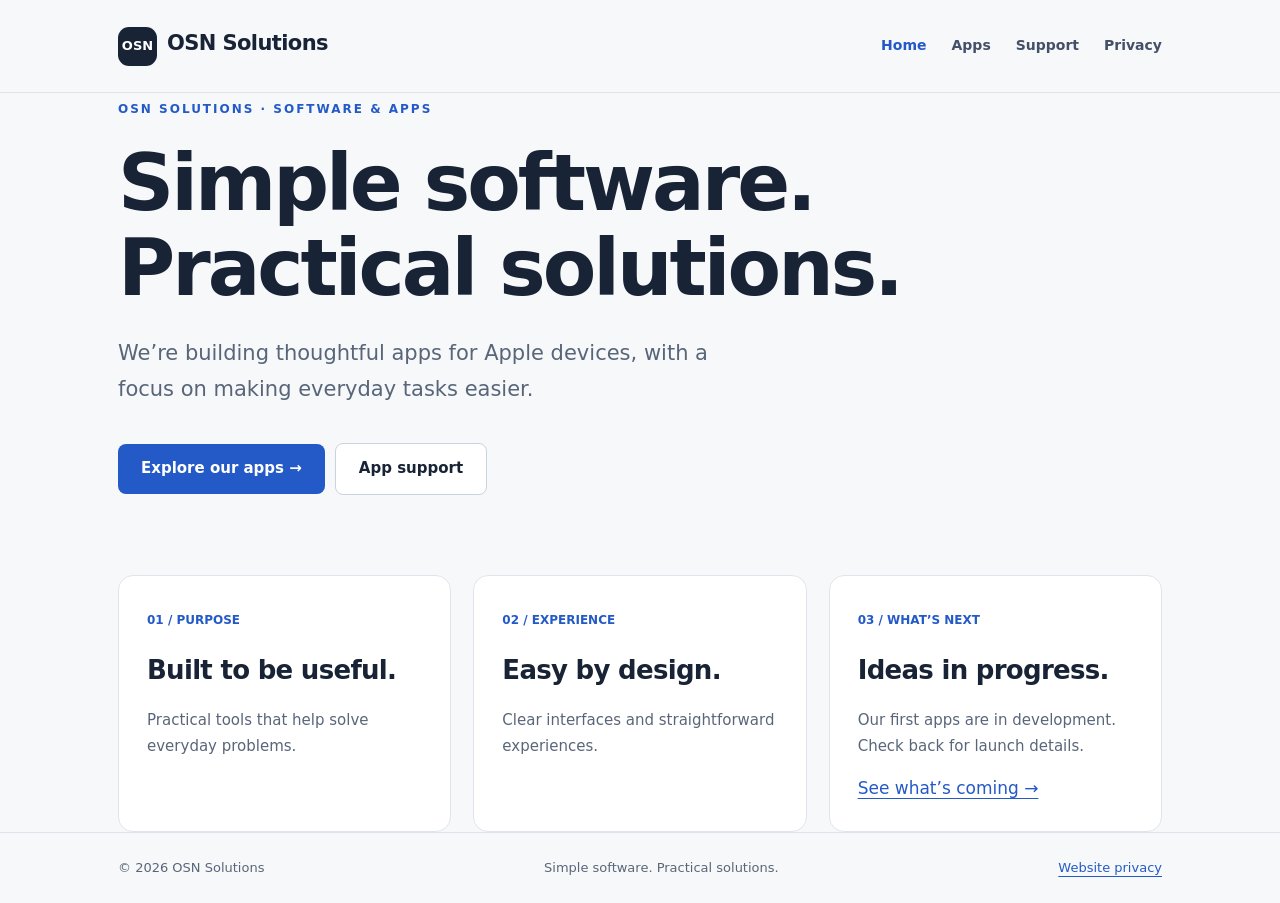
==== index.html @ eb57c19d "init" ====
<!doctype html><html lang="en"><head><meta charset="utf-8"><meta name="viewport" content="width=device-width,initial-scale=1"><title>Simple software. Practical solutions. | OSN Solutions</title><meta name="description" content="OSN Solutions builds practical apps for Apple devices. Explore our apps, support, and privacy information."><link rel="stylesheet" href="styles.css"><link rel="icon" href="favicon.svg" type="image/svg+xml"></head><body><a class="skip" href="#main">Skip to content</a><header><div class="wrap"><a class="brand" href="index.html"><span class="mark" aria-hidden="true">OSN</span>OSN Solutions</a><nav aria-label="Main navigation"><a href="index.html" aria-current="page">Home</a><a href="apps.html">Apps</a><a href="support.html">Support</a><a href="privacy.html">Privacy</a></nav></div></header><main id="main" class="wrap"><span class="eyebrow">OSN Solutions · Software &amp; apps</span><h1>Simple software.<br>Practical solutions.</h1><p class="intro">We’re building thoughtful apps for Apple devices, with a focus on making everyday tasks easier.</p><a class="button" href="apps.html">Explore our apps →</a><a class="button secondary" href="support.html">App support</a><div class="grid"><section class="card"><span class="number">01 / PURPOSE</span><h2>Built to be useful.</h2><p>Practical tools that help solve everyday problems.</p></section><section class="card"><span class="number">02 / EXPERIENCE</span><h2>Easy by design.</h2><p>Clear interfaces and straightforward experiences.</p></section><section class="card"><span class="number">03 / WHAT’S NEXT</span><h2>Ideas in progress.</h2><p>Our first apps are in development. Check back for launch details.</p><a href="apps.html">See what’s coming →</a></section></div></main><footer><div class="wrap"><span>© 2026 OSN Solutions</span><span>Simple software. Practical solutions.</span><a href="privacy.html">Website privacy</a></div></footer></body></html>
---- styles.css ----
*{box-sizing:border-box}html{scroll-behavior:smooth}body{margin:0;background:#f7f8fa;color:#182335;font:17px/1.7 system-ui,-apple-system,BlinkMacSystemFont,"Segoe UI",sans-serif}a{color:#245ac7;text-underline-offset:4px}a:focus-visible{outline:3px solid #245ac7;outline-offset:6px}.wrap{max-width:1100px;margin:auto;padding:0 28px}header{padding:26px 0;border-bottom:1px solid #dee3eb}header .wrap{display:flex;justify-content:space-between;align-items:center;gap:24px}.brand{font-size:21px;font-weight:800;color:#182335;text-decoration:none;letter-spacing:-.6px}.mark{display:inline-grid;place-items:center;background:#182335;color:white;width:39px;height:39px;border-radius:11px;margin-right:10px;font-size:13px;letter-spacing:0}nav{display:flex;gap:25px;flex-wrap:wrap}nav a{font-size:14px;font-weight:600;text-decoration:none;color:#435068}nav a[aria-current]{color:#245ac7}main{min-height:65vh;padding:75px 0 85px}.eyebrow{text-transform:uppercase;letter-spacing:2px;color:#245ac7;font-size:12px;font-weight:750}h1{font-size:clamp(42px,7vw,78px);line-height:1.08;letter-spacing:-3px;margin:20px 0 26px;max-width:850px}h2{font-size:26px;line-height:1.25;letter-spacing:-.7px}p{max-width:720px}.intro{font-size:21px;color:#59667a;max-width:620px}.button{display:inline-block;background:#245ac7;color:white;text-decoration:none;padding:12px 23px;border-radius:8px;font-size:15px;font-weight:650;margin:15px 10px 15px 0}.secondary{background:white;color:#182335;border:1px solid #cbd3df}.grid{display:grid;grid-template-columns:repeat(3,1fr);gap:22px;margin-top:65px}.card{background:white;border:1px solid #e0e5ed;border-radius:15px;padding:28px}.card p{color:#59667a;font-size:15px}.number{font-size:12px;color:#245ac7;font-weight:700}.status{display:inline-block;border-radius:30px;padding:5px 12px;background:#e9effc;color:#245ac7;font-size:12px;font-weight:650}.prose h1{font-size:52px;letter-spacing:-2px}.prose h2{margin-top:36px}.prose{max-width:780px}.skip{position:absolute;top:-100px;background:white;padding:10px}.skip:focus{top:0}footer{border-top:1px solid #dee3eb;padding:24px 0;color:#59667a;font-size:13px}footer .wrap{display:flex;justify-content:space-between;gap:20px;flex-wrap:wrap}@media(max-width:650px){header .wrap{align-items:flex-start;flex-direction:column}nav{gap:20px}main{padding:48px 0 60px}h1{letter-spacing:-2px}.grid{grid-template-columns:1fr;margin-top:40px}.intro{font-size:19px}.wrap{padding:0 22px}.prose h1{font-size:42px}}
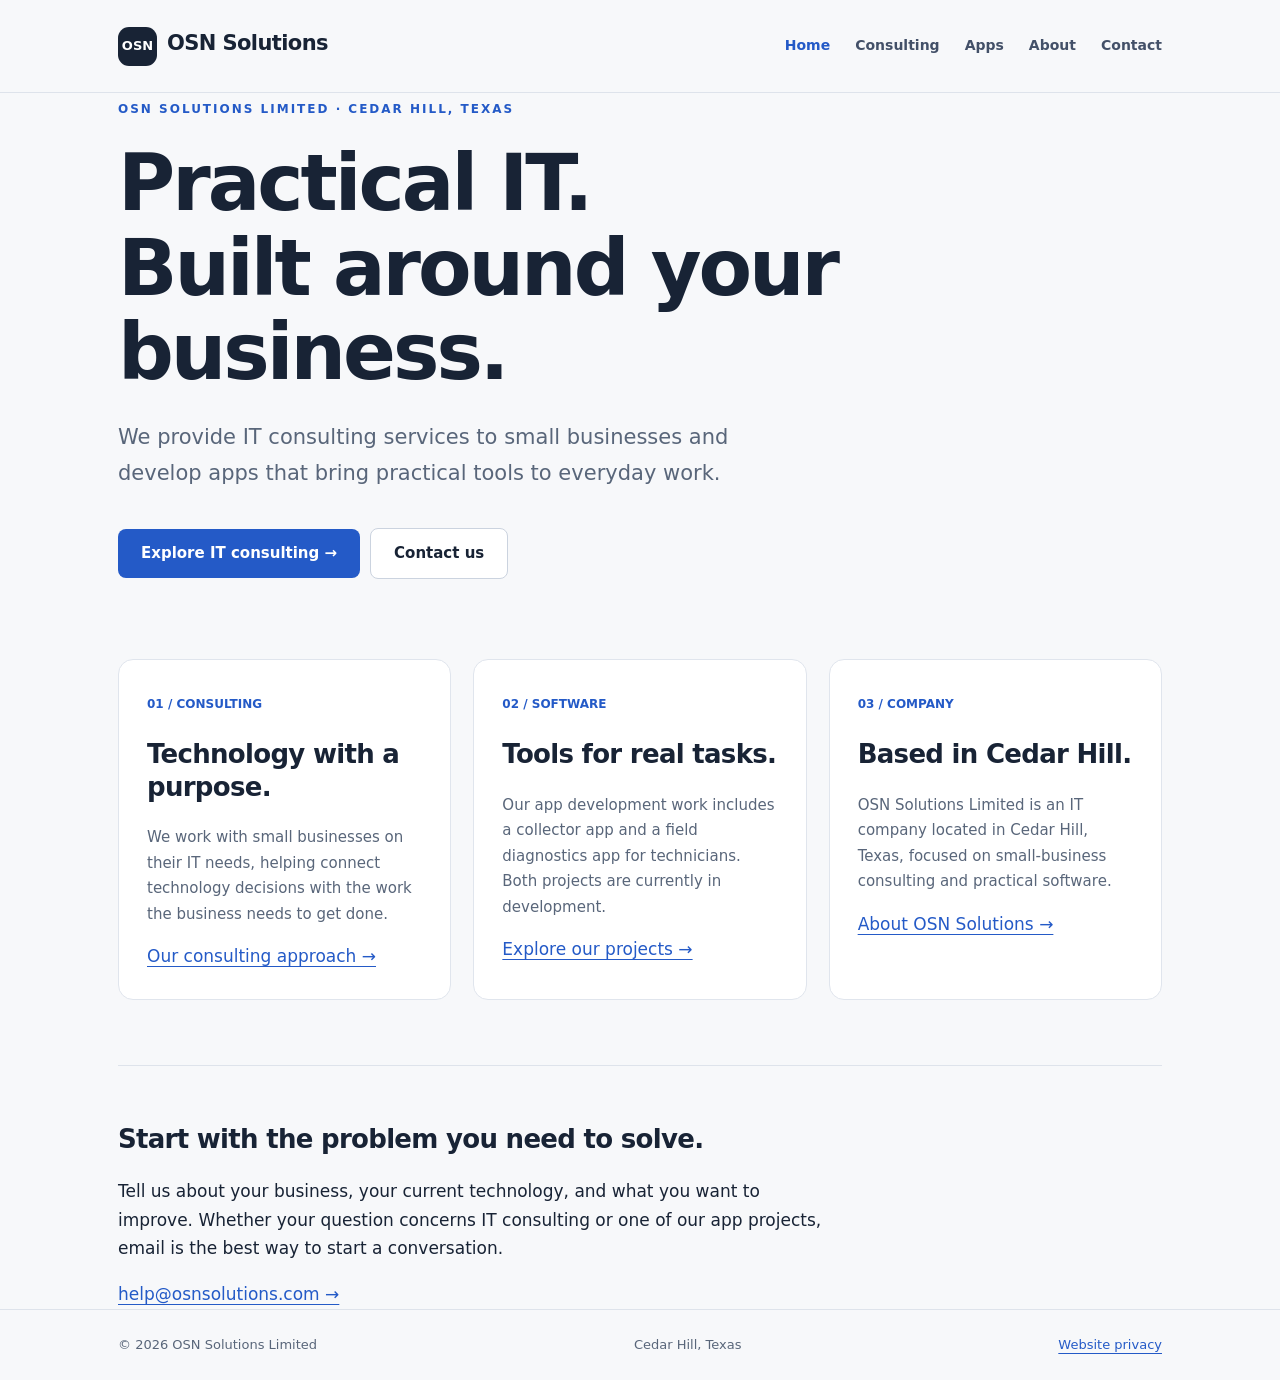
==== commit b06a18f0: "data update" ====
--- a/index.html
+++ b/index.html
@@ -1 +1 @@
-<!doctype html><html lang="en"><head><meta charset="utf-8"><meta name="viewport" content="width=device-width,initial-scale=1"><title>Simple software. Practical solutions. | OSN Solutions</title><meta name="description" content="OSN Solutions builds practical apps for Apple devices. Explore our apps, support, and privacy information."><link rel="stylesheet" href="styles.css"><link rel="icon" href="favicon.svg" type="image/svg+xml"></head><body><a class="skip" href="#main">Skip to content</a><header><div class="wrap"><a class="brand" href="index.html"><span class="mark" aria-hidden="true">OSN</span>OSN Solutions</a><nav aria-label="Main navigation"><a href="index.html" aria-current="page">Home</a><a href="apps.html">Apps</a><a href="support.html">Support</a><a href="privacy.html">Privacy</a></nav></div></header><main id="main" class="wrap"><span class="eyebrow">OSN Solutions · Software &amp; apps</span><h1>Simple software.<br>Practical solutions.</h1><p class="intro">We’re building thoughtful apps for Apple devices, with a focus on making everyday tasks easier.</p><a class="button" href="apps.html">Explore our apps →</a><a class="button secondary" href="support.html">App support</a><div class="grid"><section class="card"><span class="number">01 / PURPOSE</span><h2>Built to be useful.</h2><p>Practical tools that help solve everyday problems.</p></section><section class="card"><span class="number">02 / EXPERIENCE</span><h2>Easy by design.</h2><p>Clear interfaces and straightforward experiences.</p></section><section class="card"><span class="number">03 / WHAT’S NEXT</span><h2>Ideas in progress.</h2><p>Our first apps are in development. Check back for launch details.</p><a href="apps.html">See what’s coming →</a></section></div></main><footer><div class="wrap"><span>© 2026 OSN Solutions</span><span>Simple software. Practical solutions.</span><a href="privacy.html">Website privacy</a></div></footer></body></html>+<!doctype html><html lang="en"><head><meta charset="utf-8"><meta name="viewport" content="width=device-width,initial-scale=1"><title>Small-business IT consulting | OSN Solutions Limited</title><meta name="description" content="OSN Solutions Limited provides IT consulting services to small businesses from Cedar Hill, Texas, and develops practical apps for Apple devices."><link rel="stylesheet" href="styles.css"><link rel="icon" href="favicon.svg" type="image/svg+xml"></head><body><a class="skip" href="#main">Skip to content</a><header><div class="wrap"><a class="brand" href="index.html"><span class="mark" aria-hidden="true">OSN</span>OSN Solutions</a><nav aria-label="Main navigation"><a href="index.html" aria-current="page">Home</a><a href="services.html">Consulting</a><a href="apps.html">Apps</a><a href="about.html">About</a><a href="support.html">Contact</a></nav></div></header><main id="main" class="wrap"><span class="eyebrow">OSN Solutions Limited · Cedar Hill, Texas</span><h1>Practical IT.<br>Built around your business.</h1><p class="intro">We provide IT consulting services to small businesses and develop apps that bring practical tools to everyday work.</p><a class="button" href="services.html">Explore IT consulting →</a><a class="button secondary" href="support.html">Contact us</a><div class="grid"><section class="card"><span class="number">01 / CONSULTING</span><h2>Technology with a purpose.</h2><p>We work with small businesses on their IT needs, helping connect technology decisions with the work the business needs to get done.</p><a href="services.html">Our consulting approach →</a></section><section class="card"><span class="number">02 / SOFTWARE</span><h2>Tools for real tasks.</h2><p>Our app development work includes a collector app and a field diagnostics app for technicians. Both projects are currently in development.</p><a href="apps.html">Explore our projects →</a></section><section class="card"><span class="number">03 / COMPANY</span><h2>Based in Cedar Hill.</h2><p>OSN Solutions Limited is an IT company located in Cedar Hill, Texas, focused on small-business consulting and practical software.</p><a href="about.html">About OSN Solutions →</a></section></div><section class="section"><h2>Start with the problem you need to solve.</h2><p>Tell us about your business, your current technology, and what you want to improve. Whether your question concerns IT consulting or one of our app projects, email is the best way to start a conversation.</p><a href="mailto:help@osnsolutions.com">help@osnsolutions.com →</a></section></main><footer><div class="wrap"><span>© 2026 OSN Solutions Limited</span><span>Cedar Hill, Texas</span><a href="privacy.html">Website privacy</a></div></footer></body></html>
--- a/styles.css
+++ b/styles.css
@@ -1 +1,2 @@
-*{box-sizing:border-box}html{scroll-behavior:smooth}body{margin:0;background:#f7f8fa;color:#182335;font:17px/1.7 system-ui,-apple-system,BlinkMacSystemFont,"Segoe UI",sans-serif}a{color:#245ac7;text-underline-offset:4px}a:focus-visible{outline:3px solid #245ac7;outline-offset:6px}.wrap{max-width:1100px;margin:auto;padding:0 28px}header{padding:26px 0;border-bottom:1px solid #dee3eb}header .wrap{display:flex;justify-content:space-between;align-items:center;gap:24px}.brand{font-size:21px;font-weight:800;color:#182335;text-decoration:none;letter-spacing:-.6px}.mark{display:inline-grid;place-items:center;background:#182335;color:white;width:39px;height:39px;border-radius:11px;margin-right:10px;font-size:13px;letter-spacing:0}nav{display:flex;gap:25px;flex-wrap:wrap}nav a{font-size:14px;font-weight:600;text-decoration:none;color:#435068}nav a[aria-current]{color:#245ac7}main{min-height:65vh;padding:75px 0 85px}.eyebrow{text-transform:uppercase;letter-spacing:2px;color:#245ac7;font-size:12px;font-weight:750}h1{font-size:clamp(42px,7vw,78px);line-height:1.08;letter-spacing:-3px;margin:20px 0 26px;max-width:850px}h2{font-size:26px;line-height:1.25;letter-spacing:-.7px}p{max-width:720px}.intro{font-size:21px;color:#59667a;max-width:620px}.button{display:inline-block;background:#245ac7;color:white;text-decoration:none;padding:12px 23px;border-radius:8px;font-size:15px;font-weight:650;margin:15px 10px 15px 0}.secondary{background:white;color:#182335;border:1px solid #cbd3df}.grid{display:grid;grid-template-columns:repeat(3,1fr);gap:22px;margin-top:65px}.card{background:white;border:1px solid #e0e5ed;border-radius:15px;padding:28px}.card p{color:#59667a;font-size:15px}.number{font-size:12px;color:#245ac7;font-weight:700}.status{display:inline-block;border-radius:30px;padding:5px 12px;background:#e9effc;color:#245ac7;font-size:12px;font-weight:650}.prose h1{font-size:52px;letter-spacing:-2px}.prose h2{margin-top:36px}.prose{max-width:780px}.skip{position:absolute;top:-100px;background:white;padding:10px}.skip:focus{top:0}footer{border-top:1px solid #dee3eb;padding:24px 0;color:#59667a;font-size:13px}footer .wrap{display:flex;justify-content:space-between;gap:20px;flex-wrap:wrap}@media(max-width:650px){header .wrap{align-items:flex-start;flex-direction:column}nav{gap:20px}main{padding:48px 0 60px}h1{letter-spacing:-2px}.grid{grid-template-columns:1fr;margin-top:40px}.intro{font-size:19px}.wrap{padding:0 22px}.prose h1{font-size:42px}}+*{box-sizing:border-box}html{scroll-behavior:smooth}body{margin:0;background:#f7f8fa;color:#182335;font:17px/1.7 system-ui,-apple-system,BlinkMacSystemFont,"Segoe UI",sans-serif}a{color:#245ac7;text-underline-offset:4px}a:focus-visible{outline:3px solid #245ac7;outline-offset:6px}.wrap{max-width:1100px;margin:auto;padding:0 28px}header{padding:26px 0;border-bottom:1px solid #dee3eb}header .wrap{display:flex;justify-content:space-between;align-items:center;gap:24px}.brand{font-size:21px;font-weight:800;color:#182335;text-decoration:none;letter-spacing:-.6px}.mark{display:inline-grid;place-items:center;background:#182335;color:white;width:39px;height:39px;border-radius:11px;margin-right:10px;font-size:13px;letter-spacing:0}nav{display:flex;gap:25px;flex-wrap:wrap}nav a{font-size:14px;font-weight:600;text-decoration:none;color:#435068}nav a[aria-current]{color:#245ac7}main{min-height:65vh;padding:75px 0 85px}.eyebrow{text-transform:uppercase;letter-spacing:2px;color:#245ac7;font-size:12px;font-weight:750}h1{font-size:clamp(42px,7vw,78px);line-height:1.08;letter-spacing:-3px;margin:20px 0 26px;max-width:850px}h2{font-size:26px;line-height:1.25;letter-spacing:-.7px}p{max-width:720px}.intro{font-size:21px;color:#59667a;max-width:620px}.button{display:inline-block;background:#245ac7;color:white;text-decoration:none;padding:12px 23px;border-radius:8px;font-size:15px;font-weight:650;margin:15px 10px 15px 0}.secondary{background:white;color:#182335;border:1px solid #cbd3df}.grid{display:grid;grid-template-columns:repeat(3,1fr);gap:22px;margin-top:65px}.card{background:white;border:1px solid #e0e5ed;border-radius:15px;padding:28px}.card p{color:#59667a;font-size:15px}.number{font-size:12px;color:#245ac7;font-weight:700}.status{display:inline-block;border-radius:30px;padding:5px 12px;background:#e9effc;color:#245ac7;font-size:12px;font-weight:650}.prose h1{font-size:52px;letter-spacing:-2px}.prose h2{margin-top:36px}.prose{max-width:780px}.skip{position:absolute;top:-100px;background:white;padding:10px}.skip:focus{top:0}footer{border-top:1px solid #dee3eb;padding:24px 0;color:#59667a;font-size:13px}footer .wrap{display:flex;justify-content:space-between;gap:20px;flex-wrap:wrap}@media(max-width:650px){header .wrap{align-items:flex-start;flex-direction:column}nav{gap:20px}main{padding:48px 0 60px}h1{letter-spacing:-2px}.grid{grid-template-columns:1fr;margin-top:40px}.intro{font-size:19px}.wrap{padding:0 22px}.prose h1{font-size:42px}}
+.section{margin-top:65px;border-top:1px solid #dee3eb;padding-top:35px}.app-card{margin:28px 0}.app-card p{font-size:17px}dt{font-weight:650;margin-top:18px}dd{margin-left:0;color:#59667a}@media(max-width:850px){header .wrap{align-items:flex-start;flex-direction:column}nav{gap:18px}}
